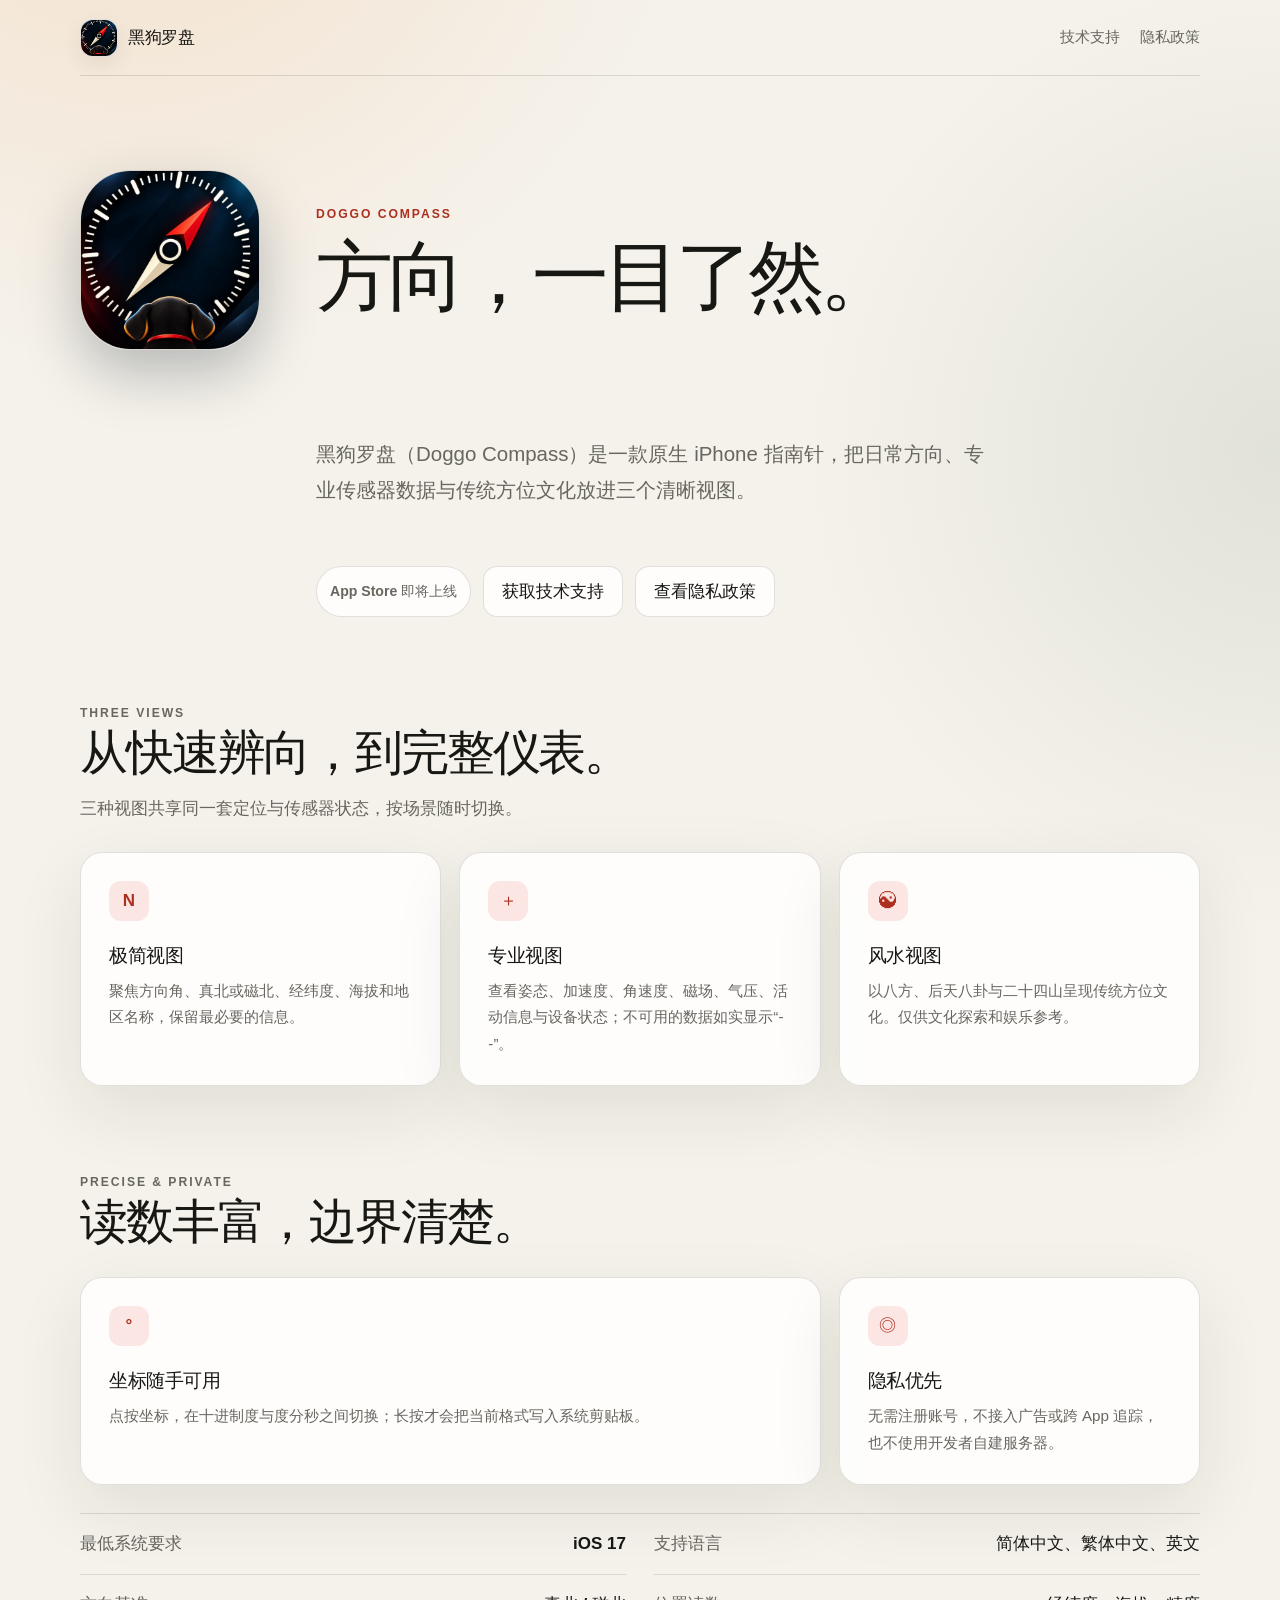
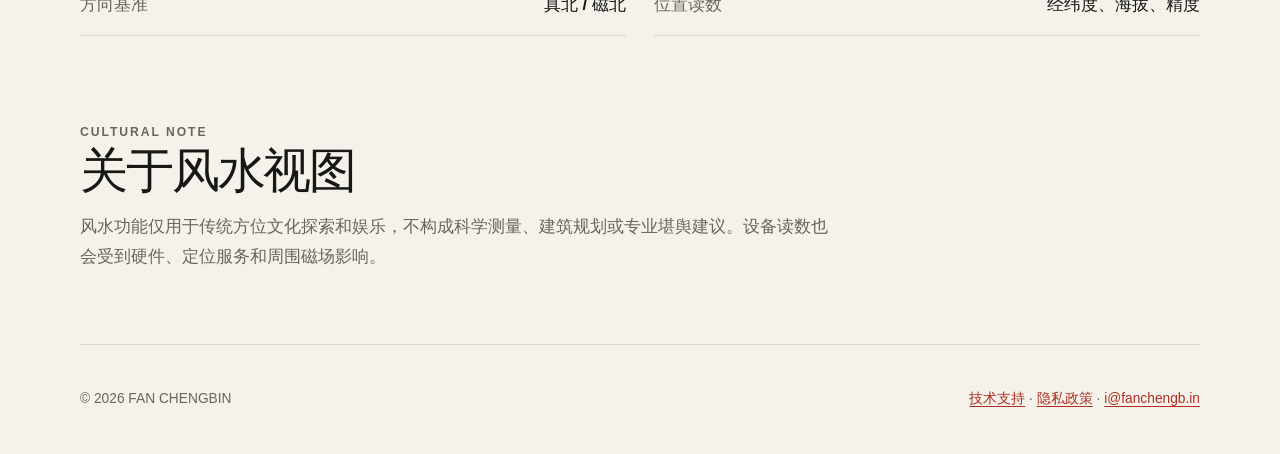
==== doggo-compass/index.html @ aedbdfa7 "feat: add Doggo Compass website" ====
<!doctype html>
<html lang="zh-CN">
<head>
  <meta charset="utf-8">
  <meta name="viewport" content="width=device-width, initial-scale=1">
  <meta name="description" content="黑狗罗盘（Doggo Compass）是一款隐私优先的原生 iPhone 指南针，提供极简、专业与风水三种视图。">
  <meta name="referrer" content="no-referrer">
  <meta http-equiv="Content-Security-Policy" content="default-src 'self'; style-src 'self'; img-src 'self' data:; object-src 'none'; base-uri 'none'; form-action 'none'; frame-ancestors 'none'">
  <meta property="og:type" content="website">
  <meta property="og:locale" content="zh_CN">
  <meta property="og:site_name" content="黑狗罗盘">
  <meta property="og:title" content="黑狗罗盘 · Doggo Compass">
  <meta property="og:description" content="原生 iPhone 指南针：极简读数、专业传感器与传统方位文化视图。">
  <meta property="og:url" content="https://unclevan.github.io/doggo-compass/">
  <meta property="og:image" content="https://unclevan.github.io/doggo-compass/assets/app-icon.webp">
  <link rel="canonical" href="https://unclevan.github.io/doggo-compass/">
  <link rel="apple-touch-icon" href="assets/app-icon-180.png">
  <title>黑狗罗盘 · Doggo Compass</title>
  <link rel="stylesheet" href="../styles.css">
  <link rel="stylesheet" href="styles.css">
</head>
<body>
  <header class="site-header">
    <div class="brand">
      <a class="app-icon-link" href="index.html" aria-label="黑狗罗盘首页">
        <img class="brand-icon" src="assets/app-icon.webp" alt="" width="38" height="38">
      </a>
      <a class="brand-name" href="index.html">黑狗罗盘</a>
    </div>
    <nav aria-label="主要导航">
      <a href="support.html">技术支持</a>
      <a href="privacy.html">隐私政策</a>
    </nav>
  </header>

  <main class="home-main">
    <section class="hero product-lockup" aria-labelledby="hero-title">
      <img class="product-icon" src="assets/app-icon.webp" alt="黑狗罗盘 App 图标" width="512" height="512">
      <div>
        <p class="eyebrow">Doggo Compass</p>
        <h1 id="hero-title">方向，一目了然。</h1>
      </div>
      <p class="hero-copy">黑狗罗盘（Doggo Compass）是一款原生 iPhone 指南针，把日常方向、专业传感器数据与传统方位文化放进三个清晰视图。</p>
      <div class="hero-actions">
        <span class="availability" aria-label="App Store 即将上线">App Store 即将上线</span>
        <a class="button secondary" href="support.html">获取技术支持</a>
        <a class="button secondary" href="privacy.html">查看隐私政策</a>
      </div>
    </section>

    <section aria-labelledby="views-title">
      <div class="section-heading">
        <p class="eyebrow">THREE VIEWS</p>
        <h2 id="views-title">从快速辨向，到完整仪表。</h2>
        <p>三种视图共享同一套定位与传感器状态，按场景随时切换。</p>
      </div>
      <div class="feature-grid compact">
        <article class="feature-card">
          <span class="feature-icon" aria-hidden="true">N</span>
          <h2>极简视图</h2>
          <p>聚焦方向角、真北或磁北、经纬度、海拔和地区名称，保留最必要的信息。</p>
        </article>
        <article class="feature-card">
          <span class="feature-icon" aria-hidden="true">＋</span>
          <h2>专业视图</h2>
          <p>查看姿态、加速度、角速度、磁场、气压、活动信息与设备状态；不可用的数据如实显示“--”。</p>
        </article>
        <article class="feature-card">
          <span class="feature-icon" aria-hidden="true">☯</span>
          <h2>风水视图</h2>
          <p>以八方、后天八卦与二十四山呈现传统方位文化。仅供文化探索和娱乐参考。</p>
        </article>
      </div>
    </section>

    <section aria-labelledby="details-title">
      <div class="section-heading">
        <p class="eyebrow">PRECISE &amp; PRIVATE</p>
        <h2 id="details-title">读数丰富，边界清楚。</h2>
      </div>
      <div class="feature-grid compact">
        <article class="feature-card wide">
          <span class="feature-icon" aria-hidden="true">°</span>
          <h2>坐标随手可用</h2>
          <p>点按坐标，在十进制度与度分秒之间切换；长按才会把当前格式写入系统剪贴板。</p>
        </article>
        <article class="feature-card">
          <span class="feature-icon" aria-hidden="true">◎</span>
          <h2>隐私优先</h2>
          <p>无需注册账号，不接入广告或跨 App 追踪，也不使用开发者自建服务器。</p>
        </article>
      </div>
      <ul class="spec-list" aria-label="系统与语言信息">
        <li><span>最低系统要求</span><strong>iOS 17</strong></li>
        <li><span>支持语言</span><strong>简体中文、繁体中文、英文</strong></li>
        <li><span>方向基准</span><strong>真北 / 磁北</strong></li>
        <li><span>位置读数</span><strong>经纬度、海拔、精度</strong></li>
      </ul>
    </section>

    <section aria-labelledby="disclaimer-title">
      <div class="section-heading">
        <p class="eyebrow">CULTURAL NOTE</p>
        <h2 id="disclaimer-title">关于风水视图</h2>
        <p>风水功能仅用于传统方位文化探索和娱乐，不构成科学测量、建筑规划或专业堪舆建议。设备读数也会受到硬件、定位服务和周围磁场影响。</p>
      </div>
    </section>
  </main>

  <footer class="site-footer">
    <p>© 2026 FAN CHENGBIN</p>
    <p><a href="support.html">技术支持</a><span aria-hidden="true"> · </span><a href="privacy.html">隐私政策</a><span aria-hidden="true"> · </span><a href="mailto:i@fanchengb.in">i@fanchengb.in</a></p>
  </footer>
</body>
</html>
---- styles.css ----
:root {
  color-scheme: light dark;
  --bg: #f5f2eb;
  --surface: rgba(255, 255, 255, 0.84);
  --surface-strong: #ffffff;
  --text: #171713;
  --muted: #67665f;
  --line: rgba(23, 23, 19, 0.13);
  --accent: #d16f2d;
  --accent-dark: #9f4c17;
  --accent-soft: #f7e5d5;
  --shadow: 0 24px 70px rgba(37, 31, 20, 0.09);
  font-family: -apple-system, BlinkMacSystemFont, "Segoe UI", sans-serif;
  font-synthesis: none;
}

* { box-sizing: border-box; }

html {
  scroll-behavior: smooth;
  background: var(--bg);
}

body {
  min-height: 100vh;
  margin: 0;
  color: var(--text);
  background:
    radial-gradient(circle at 10% -10%, rgba(238, 160, 89, 0.22), transparent 36rem),
    radial-gradient(circle at 100% 22%, rgba(82, 108, 86, 0.12), transparent 30rem),
    var(--bg);
  font-size: 17px;
  line-height: 1.75;
  text-rendering: optimizeLegibility;
}

a {
  color: var(--accent-dark);
  text-decoration-thickness: 1px;
  text-underline-offset: 0.2em;
}

a:hover { color: var(--accent); }

a:focus-visible,
button:focus-visible {
  outline: 3px solid var(--accent);
  outline-offset: 4px;
  border-radius: 6px;
}

.site-header,
.site-footer,
.home-main,
.policy-layout {
  width: min(1120px, calc(100% - 40px));
  margin-inline: auto;
}

.site-header {
  min-height: 76px;
  display: flex;
  align-items: center;
  justify-content: space-between;
  gap: 24px;
  border-bottom: 1px solid var(--line);
}

.brand {
  display: inline-flex;
  align-items: center;
  gap: 10px;
  font-weight: 760;
  letter-spacing: -0.02em;
}

.app-icon-link {
  width: 38px;
  height: 38px;
  display: block;
  flex: 0 0 auto;
  border: 1px solid var(--line);
  border-radius: 13px;
  background: var(--surface);
  box-shadow: 0 8px 22px rgba(37, 31, 20, 0.07);
  overflow: hidden;
}

.brand-icon {
  width: 100%;
  height: 100%;
  display: block;
  object-fit: cover;
}

.brand-name {
  color: var(--text);
  text-decoration: none;
}

nav a {
  color: var(--muted);
  font-size: 0.94rem;
  font-weight: 650;
  text-decoration: none;
}

nav {
  display: flex;
  align-items: center;
  gap: 20px;
}

nav a[aria-current="page"] { color: var(--text); }

.home-main { padding: 94px 0 72px; }

.hero { max-width: 1000px; }

.eyebrow {
  margin: 0 0 12px;
  color: var(--accent-dark);
  font-size: 0.76rem;
  font-weight: 800;
  letter-spacing: 0.16em;
  text-transform: uppercase;
}

h1,
h2 {
  font-family: ui-rounded, -apple-system, BlinkMacSystemFont, "Segoe UI", sans-serif;
  text-wrap: balance;
}

h1 {
  margin: 0;
  font-size: clamp(2.55rem, 7vw, 5.5rem);
  line-height: 1.03;
  letter-spacing: -0.065em;
}

.hero h1 {
  font-size: clamp(1.65rem, 6vw, 5rem);
}

.hero-title-line {
  display: block;
  white-space: nowrap;
}

.hero-copy {
  max-width: 680px;
  margin: 30px 0 0;
  color: var(--muted);
  font-size: clamp(1.05rem, 2vw, 1.28rem);
}

.hero-actions {
  display: flex;
  flex-wrap: wrap;
  gap: 12px;
  margin-top: 32px;
}

.button {
  min-height: 48px;
  display: inline-flex;
  align-items: center;
  justify-content: center;
  padding: 10px 18px;
  border: 1px solid var(--line);
  border-radius: 14px;
  font-weight: 720;
  text-decoration: none;
}

.button.primary {
  color: #fff;
  border-color: var(--accent-dark);
  background: var(--accent-dark);
  box-shadow: 0 12px 28px rgba(159, 76, 23, 0.2);
}

.button.primary:hover { color: #fff; background: var(--accent); }
.button.secondary { color: var(--text); background: var(--surface); }

.feature-grid {
  display: grid;
  grid-template-columns: repeat(3, 1fr);
  gap: 18px;
  margin-top: 90px;
}

.feature-card,
.policy-card {
  border: 1px solid var(--line);
  background: var(--surface);
  box-shadow: var(--shadow);
  backdrop-filter: blur(20px);
  -webkit-backdrop-filter: blur(20px);
}

.feature-card {
  padding: 28px;
  border-radius: 22px;
}

.feature-icon {
  width: 40px;
  height: 40px;
  display: grid;
  place-items: center;
  color: var(--accent-dark);
  border-radius: 12px;
  background: var(--accent-soft);
  font-weight: 800;
}

.feature-card h2 {
  margin: 18px 0 6px;
  font-size: 1.18rem;
  letter-spacing: -0.025em;
}

.feature-card p {
  margin: 0;
  color: var(--muted);
  font-size: 0.95rem;
}

.policy-layout { padding: 56px 0 72px; }

.policy-card {
  max-width: 860px;
  margin: 0 auto;
  padding: clamp(28px, 6vw, 72px);
  border-radius: 28px;
}

.policy-heading {
  padding-bottom: 34px;
  border-bottom: 1px solid var(--line);
}

.policy-heading h1 {
  font-size: clamp(2.5rem, 6vw, 4.5rem);
}

.effective-date {
  margin: 16px 0 0;
  color: var(--muted);
  font-size: 0.95rem;
}

.notice {
  margin: 34px 0 42px;
  padding: 22px 24px;
  border-left: 4px solid var(--accent);
  border-radius: 0 16px 16px 0;
  background: var(--accent-soft);
}

.notice strong { color: var(--accent-dark); }
.notice p { margin: 5px 0 0; }

.policy-card section {
  padding-block: 12px 24px;
  scroll-margin-top: 20px;
}

.policy-card h2 {
  margin: 0 0 12px;
  font-size: clamp(1.25rem, 3vw, 1.55rem);
  line-height: 1.35;
  letter-spacing: -0.025em;
}

.policy-card p { margin: 0 0 14px; }
.policy-card p:last-child { margin-bottom: 0; }

.policy-card ul {
  margin: 0 0 18px;
  padding-left: 1.25em;
}

.policy-card li { margin-block: 8px; }
.policy-card li::marker { color: var(--accent); }

.contact-list {
  display: grid;
  grid-template-columns: 160px 1fr;
  margin: 0;
  border-top: 1px solid var(--line);
}

.contact-list dt,
.contact-list dd {
  padding: 14px 0;
  border-bottom: 1px solid var(--line);
}

.contact-list dt { color: var(--muted); }
.contact-list dd { margin: 0; font-weight: 650; }

.site-footer {
  min-height: 110px;
  display: flex;
  align-items: center;
  justify-content: space-between;
  gap: 24px;
  padding-block: 24px;
  color: var(--muted);
  border-top: 1px solid var(--line);
  font-size: 0.86rem;
}

.site-footer p { margin: 0; }

@media (max-width: 760px) {
  body { font-size: 16px; line-height: 1.7; }
  .site-header, .site-footer, .home-main, .policy-layout { width: min(100% - 28px, 680px); }
  .site-header { min-height: 66px; }
  nav { gap: 12px; }
  .home-main { padding: 62px 0 48px; }
  .hero-copy { margin-top: 22px; }
  .feature-grid { grid-template-columns: 1fr; margin-top: 58px; }
  .feature-card { padding: 22px; }
  .policy-layout { padding: 26px 0 46px; }
  .policy-card { padding: 26px 20px 34px; border-radius: 20px; }
  .policy-heading { padding-bottom: 26px; }
  .notice { margin: 26px 0 34px; padding: 18px; }
  .contact-list { grid-template-columns: 1fr; }
  .contact-list dt { padding-bottom: 0; border-bottom: 0; }
  .contact-list dd { padding-top: 2px; }
  .site-footer { min-height: 128px; flex-direction: column; align-items: flex-start; justify-content: center; gap: 4px; }
}

@media (prefers-reduced-motion: reduce) {
  html { scroll-behavior: auto; }
}

@media (prefers-color-scheme: dark) {
  :root {
    --bg: #11110f;
    --surface: rgba(29, 29, 25, 0.9);
    --surface-strong: #1d1d19;
    --text: #f3f0e9;
    --muted: #b4b0a7;
    --line: rgba(255, 255, 255, 0.12);
    --accent: #f09a59;
    --accent-dark: #ffb478;
    --accent-soft: rgba(209, 111, 45, 0.15);
    --shadow: 0 24px 70px rgba(0, 0, 0, 0.25);
  }

  .button.primary { color: #1a120d; background: var(--accent-dark); border-color: var(--accent-dark); }
  .button.primary:hover { color: #1a120d; }
}
---- doggo-compass/styles.css ----
:root {
  --accent: #e44732;
  --accent-dark: #ad2f20;
  --accent-soft: rgba(228, 71, 50, 0.12);
}

.product-lockup {
  display: grid;
  grid-template-columns: minmax(112px, 180px) 1fr;
  align-items: center;
  gap: clamp(24px, 5vw, 56px);
}

.product-icon {
  width: 100%;
  height: auto;
  aspect-ratio: 1;
  display: block;
  border: 1px solid var(--line);
  border-radius: 28%;
  box-shadow: 0 24px 56px rgba(4, 19, 35, 0.25);
}

.product-lockup .hero-copy,
.product-lockup .hero-actions {
  grid-column: 2;
}

.product-lockup .hero-actions { margin-top: 2px; }

.availability {
  display: inline-flex;
  align-items: center;
  min-height: 38px;
  padding: 7px 13px;
  border: 1px solid var(--line);
  border-radius: 999px;
  color: var(--muted);
  background: var(--surface);
  font-size: 0.88rem;
  font-weight: 700;
}

.section-heading {
  max-width: 760px;
  margin: 86px 0 0;
}

.section-heading h2 {
  margin: 0;
  font-size: clamp(1.8rem, 4vw, 3rem);
  line-height: 1.15;
  letter-spacing: -0.045em;
}

.section-heading p {
  margin: 14px 0 0;
  color: var(--muted);
}

.feature-grid.compact { margin-top: 28px; }

.feature-card.wide { grid-column: span 2; }

.spec-list {
  display: grid;
  grid-template-columns: repeat(2, minmax(0, 1fr));
  gap: 0 28px;
  margin: 28px 0 0;
  padding: 0;
  border-top: 1px solid var(--line);
  list-style: none;
}

.spec-list li {
  display: flex;
  justify-content: space-between;
  gap: 18px;
  padding: 15px 0;
  border-bottom: 1px solid var(--line);
}

.spec-list span { color: var(--muted); }
.spec-list strong { text-align: right; }

.policy-card code {
  padding: 0.12em 0.35em;
  border-radius: 5px;
  background: var(--accent-soft);
  font-family: ui-monospace, SFMono-Regular, Menlo, monospace;
  font-size: 0.9em;
}

@media (max-width: 760px) {
  .product-lockup { grid-template-columns: 82px 1fr; gap: 18px; }
  .product-lockup .hero-copy { grid-column: 1 / -1; }
  .product-lockup .hero-actions { grid-column: 1 / -1; margin-top: 2px; }
  .section-heading { margin-top: 58px; }
  .feature-card.wide { grid-column: auto; }
  .spec-list { grid-template-columns: 1fr; }
}

@media (prefers-color-scheme: dark) {
  :root {
    --accent: #ff5a43;
    --accent-dark: #ff826f;
    --accent-soft: rgba(255, 90, 67, 0.13);
  }
}
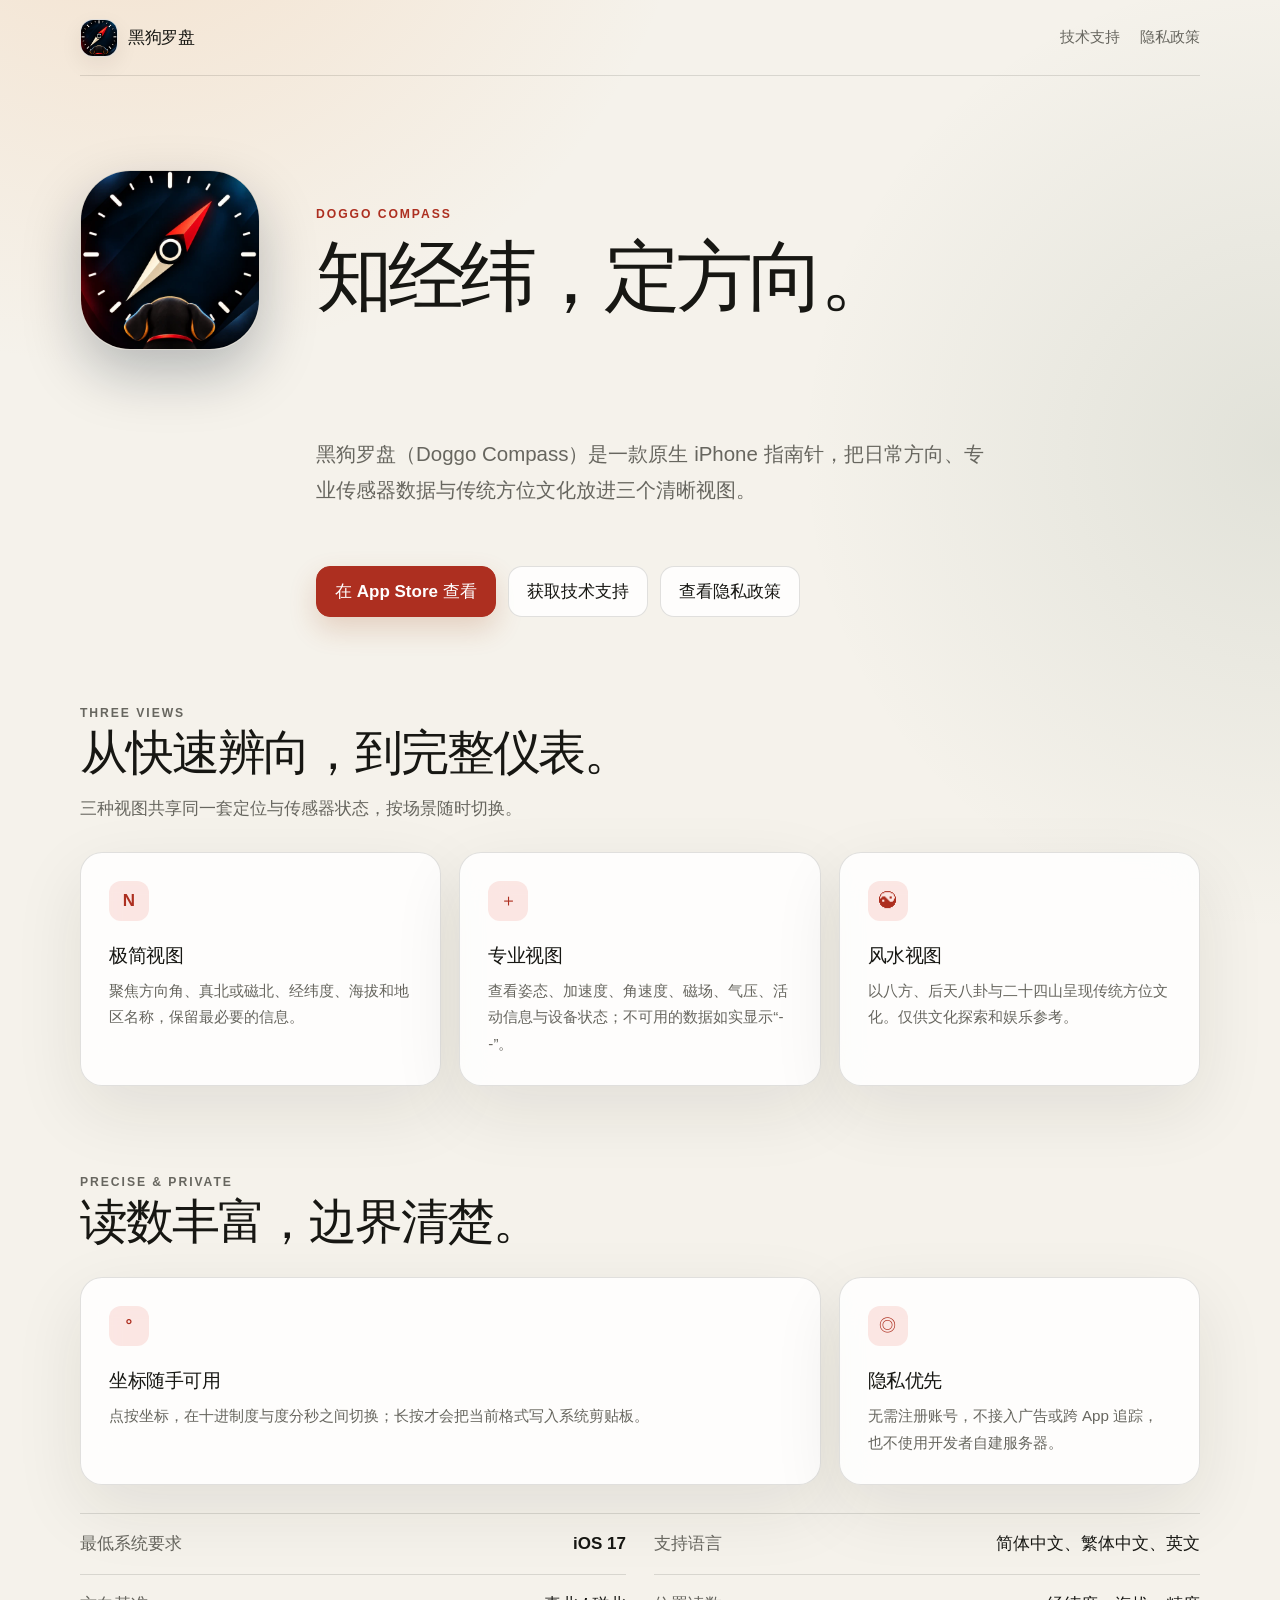
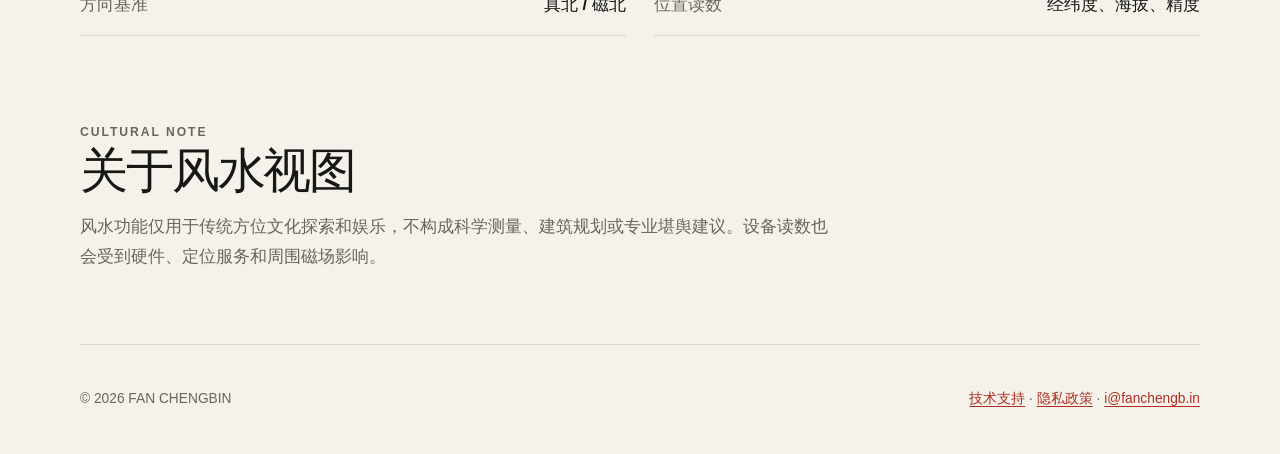
==== commit 2ad9c4bd: "feat: refresh Doggo Compass website for App Store" ====
--- a/doggo-compass/index.html
+++ b/doggo-compass/index.html
@@ -11,21 +11,21 @@
   <meta property="og:site_name" content="黑狗罗盘">
   <meta property="og:title" content="黑狗罗盘 · Doggo Compass">
   <meta property="og:description" content="原生 iPhone 指南针：极简读数、专业传感器与传统方位文化视图。">
-  <meta property="og:url" content="https://unclevan.github.io/doggo-compass/">
-  <meta property="og:image" content="https://unclevan.github.io/doggo-compass/assets/app-icon.webp">
-  <link rel="canonical" href="https://unclevan.github.io/doggo-compass/">
-  <link rel="apple-touch-icon" href="assets/app-icon-180.png">
+  <meta property="og:url" content="https://zhinan.enlightened.cn/">
+  <meta property="og:image" content="https://zhinan.enlightened.cn/assets/app-icon-v4.webp">
+  <link rel="canonical" href="https://zhinan.enlightened.cn/">
+  <link rel="apple-touch-icon" href="assets/app-icon-v4-180.png">
   <title>黑狗罗盘 · Doggo Compass</title>
-  <link rel="stylesheet" href="../styles.css">
+  <link rel="stylesheet" href="base.css">
   <link rel="stylesheet" href="styles.css">
 </head>
 <body>
   <header class="site-header">
     <div class="brand">
-      <a class="app-icon-link" href="index.html" aria-label="黑狗罗盘首页">
-        <img class="brand-icon" src="assets/app-icon.webp" alt="" width="38" height="38">
+      <a class="app-icon-link" href="https://apps.apple.com/cn/app/%E9%BB%91%E7%8B%97%E7%BD%97%E7%9B%98/id6813387560" aria-label="在 App Store 查看黑狗罗盘">
+        <img class="brand-icon" src="assets/app-icon-v4.webp" alt="" width="38" height="38">
       </a>
-      <a class="brand-name" href="index.html">黑狗罗盘</a>
+      <a class="brand-name" href="https://apps.apple.com/cn/app/%E9%BB%91%E7%8B%97%E7%BD%97%E7%9B%98/id6813387560" aria-label="在 App Store 查看黑狗罗盘">黑狗罗盘</a>
     </div>
     <nav aria-label="主要导航">
       <a href="support.html">技术支持</a>
@@ -35,14 +35,14 @@
 
   <main class="home-main">
     <section class="hero product-lockup" aria-labelledby="hero-title">
-      <img class="product-icon" src="assets/app-icon.webp" alt="黑狗罗盘 App 图标" width="512" height="512">
+      <img class="product-icon" src="assets/app-icon-v4.webp" alt="黑狗罗盘 App 图标" width="512" height="512">
       <div>
         <p class="eyebrow">Doggo Compass</p>
-        <h1 id="hero-title">方向，一目了然。</h1>
+        <h1 id="hero-title">知经纬，定方向。</h1>
       </div>
       <p class="hero-copy">黑狗罗盘（Doggo Compass）是一款原生 iPhone 指南针，把日常方向、专业传感器数据与传统方位文化放进三个清晰视图。</p>
       <div class="hero-actions">
-        <span class="availability" aria-label="App Store 即将上线">App Store 即将上线</span>
+        <a class="button primary" href="https://apps.apple.com/cn/app/%E9%BB%91%E7%8B%97%E7%BD%97%E7%9B%98/id6813387560">在 App Store 查看</a>
         <a class="button secondary" href="support.html">获取技术支持</a>
         <a class="button secondary" href="privacy.html">查看隐私政策</a>
       </div>
--- a/doggo-compass/base.css
+++ b/doggo-compass/base.css
@@ -0,0 +1,359 @@
+:root {
+  color-scheme: light dark;
+  --bg: #f5f2eb;
+  --surface: rgba(255, 255, 255, 0.84);
+  --surface-strong: #ffffff;
+  --text: #171713;
+  --muted: #67665f;
+  --line: rgba(23, 23, 19, 0.13);
+  --accent: #d16f2d;
+  --accent-dark: #9f4c17;
+  --accent-soft: #f7e5d5;
+  --shadow: 0 24px 70px rgba(37, 31, 20, 0.09);
+  font-family: -apple-system, BlinkMacSystemFont, "Segoe UI", sans-serif;
+  font-synthesis: none;
+}
+
+* { box-sizing: border-box; }
+
+html {
+  scroll-behavior: smooth;
+  background: var(--bg);
+}
+
+body {
+  min-height: 100vh;
+  margin: 0;
+  color: var(--text);
+  background:
+    radial-gradient(circle at 10% -10%, rgba(238, 160, 89, 0.22), transparent 36rem),
+    radial-gradient(circle at 100% 22%, rgba(82, 108, 86, 0.12), transparent 30rem),
+    var(--bg);
+  font-size: 17px;
+  line-height: 1.75;
+  text-rendering: optimizeLegibility;
+}
+
+a {
+  color: var(--accent-dark);
+  text-decoration-thickness: 1px;
+  text-underline-offset: 0.2em;
+}
+
+a:hover { color: var(--accent); }
+
+a:focus-visible,
+button:focus-visible {
+  outline: 3px solid var(--accent);
+  outline-offset: 4px;
+  border-radius: 6px;
+}
+
+.site-header,
+.site-footer,
+.home-main,
+.policy-layout {
+  width: min(1120px, calc(100% - 40px));
+  margin-inline: auto;
+}
+
+.site-header {
+  min-height: 76px;
+  display: flex;
+  align-items: center;
+  justify-content: space-between;
+  gap: 24px;
+  border-bottom: 1px solid var(--line);
+}
+
+.brand {
+  display: inline-flex;
+  align-items: center;
+  gap: 10px;
+  font-weight: 760;
+  letter-spacing: -0.02em;
+}
+
+.app-icon-link {
+  width: 38px;
+  height: 38px;
+  display: block;
+  flex: 0 0 auto;
+  border: 1px solid var(--line);
+  border-radius: 13px;
+  background: var(--surface);
+  box-shadow: 0 8px 22px rgba(37, 31, 20, 0.07);
+  overflow: hidden;
+}
+
+.brand-icon {
+  width: 100%;
+  height: 100%;
+  display: block;
+  object-fit: cover;
+}
+
+.brand-name {
+  color: var(--text);
+  text-decoration: none;
+}
+
+nav a {
+  color: var(--muted);
+  font-size: 0.94rem;
+  font-weight: 650;
+  text-decoration: none;
+}
+
+nav {
+  display: flex;
+  align-items: center;
+  gap: 20px;
+}
+
+nav a[aria-current="page"] { color: var(--text); }
+
+.home-main { padding: 94px 0 72px; }
+
+.hero { max-width: 1000px; }
+
+.eyebrow {
+  margin: 0 0 12px;
+  color: var(--accent-dark);
+  font-size: 0.76rem;
+  font-weight: 800;
+  letter-spacing: 0.16em;
+  text-transform: uppercase;
+}
+
+h1,
+h2 {
+  font-family: ui-rounded, -apple-system, BlinkMacSystemFont, "Segoe UI", sans-serif;
+  text-wrap: balance;
+}
+
+h1 {
+  margin: 0;
+  font-size: clamp(2.55rem, 7vw, 5.5rem);
+  line-height: 1.03;
+  letter-spacing: -0.065em;
+}
+
+.hero h1 {
+  font-size: clamp(1.65rem, 6vw, 5rem);
+}
+
+.hero-title-line {
+  display: block;
+  white-space: nowrap;
+}
+
+.hero-copy {
+  max-width: 680px;
+  margin: 30px 0 0;
+  color: var(--muted);
+  font-size: clamp(1.05rem, 2vw, 1.28rem);
+}
+
+.hero-actions {
+  display: flex;
+  flex-wrap: wrap;
+  gap: 12px;
+  margin-top: 32px;
+}
+
+.button {
+  min-height: 48px;
+  display: inline-flex;
+  align-items: center;
+  justify-content: center;
+  padding: 10px 18px;
+  border: 1px solid var(--line);
+  border-radius: 14px;
+  font-weight: 720;
+  text-decoration: none;
+}
+
+.button.primary {
+  color: #fff;
+  border-color: var(--accent-dark);
+  background: var(--accent-dark);
+  box-shadow: 0 12px 28px rgba(159, 76, 23, 0.2);
+}
+
+.button.primary:hover { color: #fff; background: var(--accent); }
+.button.secondary { color: var(--text); background: var(--surface); }
+
+.feature-grid {
+  display: grid;
+  grid-template-columns: repeat(3, 1fr);
+  gap: 18px;
+  margin-top: 90px;
+}
+
+.feature-card,
+.policy-card {
+  border: 1px solid var(--line);
+  background: var(--surface);
+  box-shadow: var(--shadow);
+  backdrop-filter: blur(20px);
+  -webkit-backdrop-filter: blur(20px);
+}
+
+.feature-card {
+  padding: 28px;
+  border-radius: 22px;
+}
+
+.feature-icon {
+  width: 40px;
+  height: 40px;
+  display: grid;
+  place-items: center;
+  color: var(--accent-dark);
+  border-radius: 12px;
+  background: var(--accent-soft);
+  font-weight: 800;
+}
+
+.feature-card h2 {
+  margin: 18px 0 6px;
+  font-size: 1.18rem;
+  letter-spacing: -0.025em;
+}
+
+.feature-card p {
+  margin: 0;
+  color: var(--muted);
+  font-size: 0.95rem;
+}
+
+.policy-layout { padding: 56px 0 72px; }
+
+.policy-card {
+  max-width: 860px;
+  margin: 0 auto;
+  padding: clamp(28px, 6vw, 72px);
+  border-radius: 28px;
+}
+
+.policy-heading {
+  padding-bottom: 34px;
+  border-bottom: 1px solid var(--line);
+}
+
+.policy-heading h1 {
+  font-size: clamp(2.5rem, 6vw, 4.5rem);
+}
+
+.effective-date {
+  margin: 16px 0 0;
+  color: var(--muted);
+  font-size: 0.95rem;
+}
+
+.notice {
+  margin: 34px 0 42px;
+  padding: 22px 24px;
+  border-left: 4px solid var(--accent);
+  border-radius: 0 16px 16px 0;
+  background: var(--accent-soft);
+}
+
+.notice strong { color: var(--accent-dark); }
+.notice p { margin: 5px 0 0; }
+
+.policy-card section {
+  padding-block: 12px 24px;
+  scroll-margin-top: 20px;
+}
+
+.policy-card h2 {
+  margin: 0 0 12px;
+  font-size: clamp(1.25rem, 3vw, 1.55rem);
+  line-height: 1.35;
+  letter-spacing: -0.025em;
+}
+
+.policy-card p { margin: 0 0 14px; }
+.policy-card p:last-child { margin-bottom: 0; }
+
+.policy-card ul {
+  margin: 0 0 18px;
+  padding-left: 1.25em;
+}
+
+.policy-card li { margin-block: 8px; }
+.policy-card li::marker { color: var(--accent); }
+
+.contact-list {
+  display: grid;
+  grid-template-columns: 160px 1fr;
+  margin: 0;
+  border-top: 1px solid var(--line);
+}
+
+.contact-list dt,
+.contact-list dd {
+  padding: 14px 0;
+  border-bottom: 1px solid var(--line);
+}
+
+.contact-list dt { color: var(--muted); }
+.contact-list dd { margin: 0; font-weight: 650; }
+
+.site-footer {
+  min-height: 110px;
+  display: flex;
+  align-items: center;
+  justify-content: space-between;
+  gap: 24px;
+  padding-block: 24px;
+  color: var(--muted);
+  border-top: 1px solid var(--line);
+  font-size: 0.86rem;
+}
+
+.site-footer p { margin: 0; }
+
+@media (max-width: 760px) {
+  body { font-size: 16px; line-height: 1.7; }
+  .site-header, .site-footer, .home-main, .policy-layout { width: min(100% - 28px, 680px); }
+  .site-header { min-height: 66px; }
+  nav { gap: 12px; }
+  .home-main { padding: 62px 0 48px; }
+  .hero-copy { margin-top: 22px; }
+  .feature-grid { grid-template-columns: 1fr; margin-top: 58px; }
+  .feature-card { padding: 22px; }
+  .policy-layout { padding: 26px 0 46px; }
+  .policy-card { padding: 26px 20px 34px; border-radius: 20px; }
+  .policy-heading { padding-bottom: 26px; }
+  .notice { margin: 26px 0 34px; padding: 18px; }
+  .contact-list { grid-template-columns: 1fr; }
+  .contact-list dt { padding-bottom: 0; border-bottom: 0; }
+  .contact-list dd { padding-top: 2px; }
+  .site-footer { min-height: 128px; flex-direction: column; align-items: flex-start; justify-content: center; gap: 4px; }
+}
+
+@media (prefers-reduced-motion: reduce) {
+  html { scroll-behavior: auto; }
+}
+
+@media (prefers-color-scheme: dark) {
+  :root {
+    --bg: #11110f;
+    --surface: rgba(29, 29, 25, 0.9);
+    --surface-strong: #1d1d19;
+    --text: #f3f0e9;
+    --muted: #b4b0a7;
+    --line: rgba(255, 255, 255, 0.12);
+    --accent: #f09a59;
+    --accent-dark: #ffb478;
+    --accent-soft: rgba(209, 111, 45, 0.15);
+    --shadow: 0 24px 70px rgba(0, 0, 0, 0.25);
+  }
+
+  .button.primary { color: #1a120d; background: var(--accent-dark); border-color: var(--accent-dark); }
+  .button.primary:hover { color: #1a120d; }
+}
+
